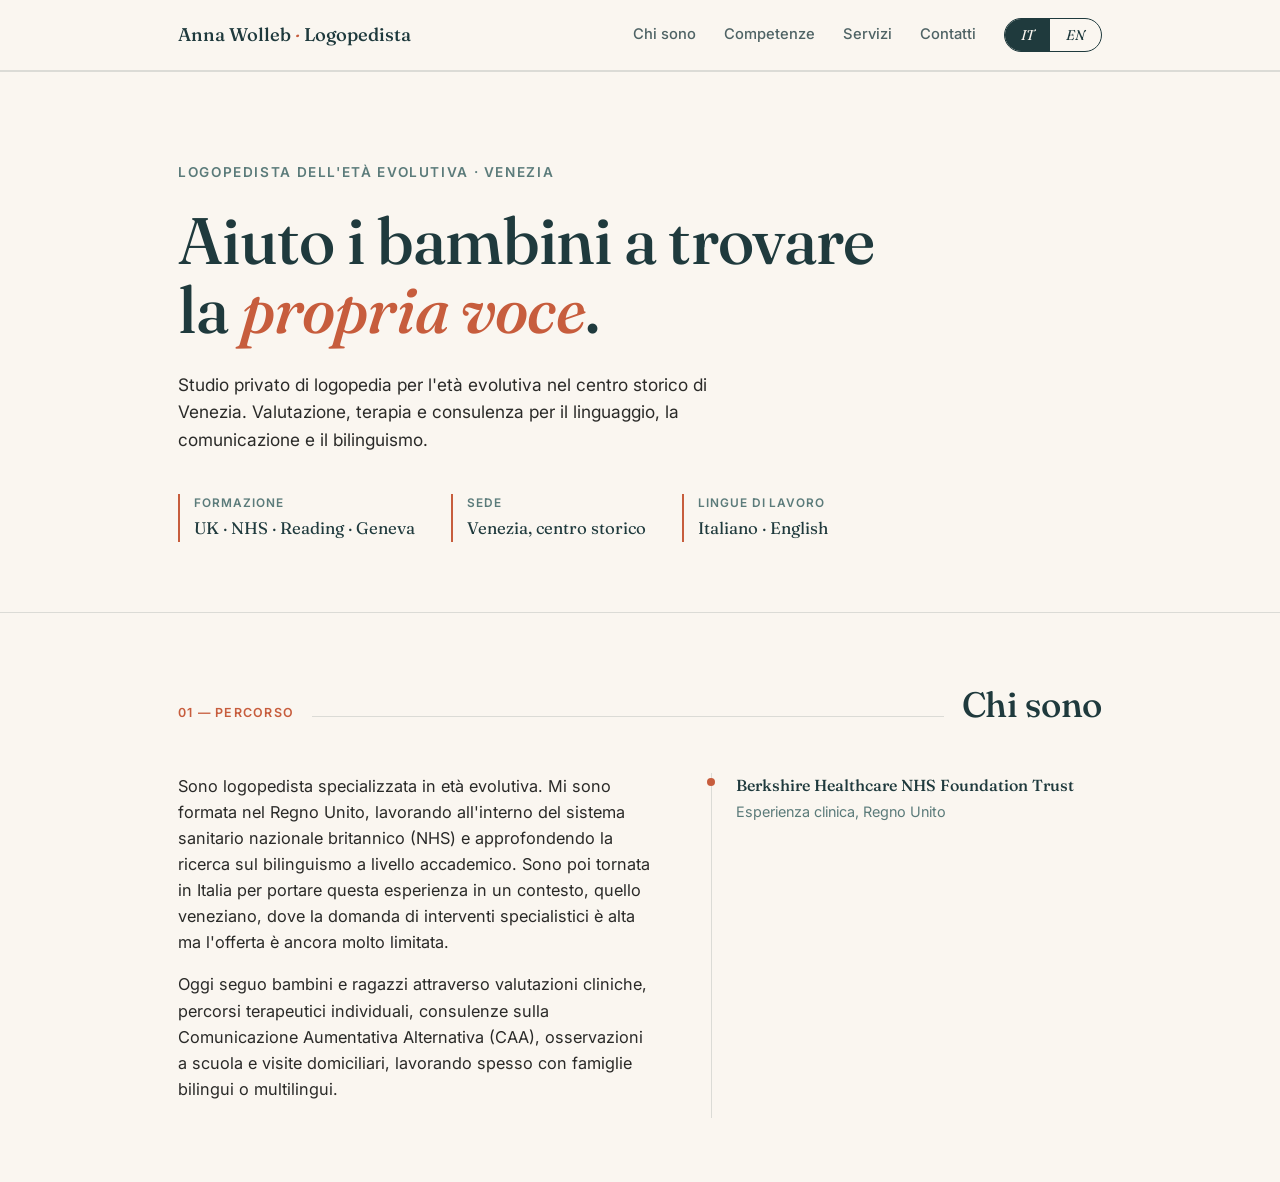
==== index.html @ 72e9e5e9 "start" ====
<!DOCTYPE html>
<html lang="it">
<head>
<meta charset="UTF-8">
<meta name="viewport" content="width=device-width, initial-scale=1.0">
<title>Anna Wolleb — Logopedista | Speech-Language Pathologist</title>
<link rel="preconnect" href="https://fonts.googleapis.com">
<link rel="preconnect" href="https://fonts.gstatic.com" crossorigin>
<link href="https://fonts.googleapis.com/css2?family=Fraunces:ital,opsz,wght@0,9..144,300;0,9..144,400;0,9..144,500;0,9..144,600;1,9..144,400;1,9..144,500&family=Inter:wght@400;500;600&display=swap" rel="stylesheet">
<style>
  :root {
    --paper: #FAF6F0;
    --ink: #1F3A3D;
    --clay: #C75D3D;
    --sage: #5B7B7A;
    --text: #2A2A28;
    --line: rgba(31, 58, 61, 0.14);
    --paper-warm: #F3ECE2;
  }

  * { margin: 0; padding: 0; box-sizing: border-box; }

  html { scroll-behavior: smooth; }

  @media (prefers-reduced-motion: reduce) {
    html { scroll-behavior: auto; }
    * { animation-duration: 0.01ms !important; transition-duration: 0.01ms !important; }
  }

  body {
    background: var(--paper);
    color: var(--text);
    font-family: 'Inter', sans-serif;
    line-height: 1.6;
    overflow-x: hidden;
  }

  h1, h2, h3, .display {
    font-family: 'Fraunces', serif;
    color: var(--ink);
    font-weight: 500;
    letter-spacing: -0.01em;
  }

  a { color: inherit; text-decoration: none; }

  :focus-visible {
    outline: 2px solid var(--clay);
    outline-offset: 3px;
  }

  .wrap {
    max-width: 980px;
    margin: 0 auto;
    padding: 0 28px;
  }

  /* ---------- HEADER ---------- */
  header {
    position: sticky;
    top: 0;
    z-index: 50;
    background: rgba(250, 246, 240, 0.92);
    backdrop-filter: blur(8px);
    border-bottom: 1px solid var(--line);
  }

  .header-inner {
    display: flex;
    align-items: center;
    justify-content: space-between;
    padding: 18px 28px;
    max-width: 980px;
    margin: 0 auto;
  }

  .logo {
    font-family: 'Fraunces', serif;
    font-size: 1.15rem;
    font-weight: 500;
    color: var(--ink);
  }

  .logo span {
    color: var(--clay);
    font-style: italic;
  }

  nav {
    display: flex;
    align-items: center;
    gap: 28px;
  }

  nav a.nav-link {
    font-size: 0.92rem;
    font-weight: 500;
    color: var(--ink);
    opacity: 0.78;
    transition: opacity 0.2s;
  }

  nav a.nav-link:hover { opacity: 1; }

  @media (max-width: 640px) {
    nav a.nav-link { display: none; }
  }

  /* Language toggle — the signature element */
  .lang-toggle {
    display: flex;
    align-items: center;
    border: 1px solid var(--ink);
    border-radius: 999px;
    overflow: hidden;
    font-family: 'Fraunces', serif;
    font-style: italic;
    font-size: 0.88rem;
  }

  .lang-toggle button {
    background: none;
    border: none;
    padding: 7px 16px;
    cursor: pointer;
    color: var(--ink);
    font-family: inherit;
    font-style: inherit;
    font-size: inherit;
    transition: background 0.25s, color 0.25s;
  }

  .lang-toggle button.active {
    background: var(--ink);
    color: var(--paper);
  }

  /* ---------- HERO ---------- */
  .hero {
    padding: 90px 0 70px;
    position: relative;
  }

  .hero-eyebrow {
    font-size: 0.85rem;
    text-transform: uppercase;
    letter-spacing: 0.12em;
    color: var(--sage);
    font-weight: 600;
    margin-bottom: 22px;
    opacity: 0;
    animation: rise 0.7s ease forwards;
    animation-delay: 0.05s;
  }

  .hero h1 {
    font-size: clamp(2.4rem, 6vw, 4.1rem);
    line-height: 1.06;
    max-width: 760px;
    opacity: 0;
    animation: rise 0.8s ease forwards;
    animation-delay: 0.15s;
  }

  .hero h1 em {
    font-style: italic;
    color: var(--clay);
  }

  .hero-sub {
    margin-top: 26px;
    max-width: 540px;
    font-size: 1.08rem;
    color: var(--text);
    opacity: 0;
    animation: rise 0.8s ease forwards;
    animation-delay: 0.3s;
  }

  .hero-meta {
    margin-top: 40px;
    display: flex;
    gap: 36px;
    flex-wrap: wrap;
    opacity: 0;
    animation: rise 0.8s ease forwards;
    animation-delay: 0.45s;
  }

  .hero-meta-item {
    border-left: 2px solid var(--clay);
    padding-left: 14px;
  }

  .hero-meta-item .label {
    font-size: 0.74rem;
    text-transform: uppercase;
    letter-spacing: 0.08em;
    color: var(--sage);
    font-weight: 600;
  }

  .hero-meta-item .value {
    font-family: 'Fraunces', serif;
    font-size: 1.05rem;
    color: var(--ink);
    margin-top: 2px;
  }

  @keyframes rise {
    from { opacity: 0; transform: translateY(14px); }
    to { opacity: 1; transform: translateY(0); }
  }

  /* ---------- SECTION SHARED ---------- */
  section { padding: 64px 0; border-top: 1px solid var(--line); }

  .section-head {
    display: flex;
    align-items: baseline;
    gap: 18px;
    margin-bottom: 40px;
    flex-wrap: wrap;
  }

  .section-tag {
    font-size: 0.78rem;
    text-transform: uppercase;
    letter-spacing: 0.1em;
    color: var(--clay);
    font-weight: 600;
    white-space: nowrap;
  }

  .section-head h2 {
    font-size: clamp(1.6rem, 3.2vw, 2.2rem);
  }

  .section-rule {
    flex: 1;
    height: 1px;
    background: var(--line);
    min-width: 40px;
  }

  /* ---------- ABOUT ---------- */
  .about-grid {
    display: grid;
    grid-template-columns: 1.1fr 0.9fr;
    gap: 56px;
  }

  @media (max-width: 760px) {
    .about-grid { grid-template-columns: 1fr; gap: 32px; }
  }

  .about-text p {
    margin-bottom: 16px;
    font-size: 1.02rem;
  }

  .about-text p:last-child { margin-bottom: 0; }

  .timeline {
    border-left: 1px solid var(--line);
    padding-left: 24px;
  }

  .timeline-item {
    position: relative;
    padding-bottom: 22px;
  }

  .timeline-item:last-child { padding-bottom: 0; }

  .timeline-item::before {
    content: '';
    position: absolute;
    left: -29px;
    top: 5px;
    width: 8px;
    height: 8px;
    border-radius: 50%;
    background: var(--clay);
  }

  .timeline-item .t-place {
    font-family: 'Fraunces', serif;
    font-weight: 500;
    color: var(--ink);
    font-size: 1rem;
  }

  .timeline-item .t-role {
    font-size: 0.9rem;
    color: var(--sage);
    margin-top: 2px;
  }

  /* ---------- EXPERTISE ---------- */
  .expertise-grid {
    display: grid;
    grid-template-columns: repeat(2, 1fr);
    gap: 1px;
    background: var(--line);
    border: 1px solid var(--line);
  }

  @media (max-width: 640px) {
    .expertise-grid { grid-template-columns: 1fr; }
  }

  .expertise-card {
    background: var(--paper);
    padding: 30px 28px;
    transition: background 0.3s;
  }

  .expertise-card:hover {
    background: var(--paper-warm);
  }

  .expertise-card .e-mark {
    font-family: 'Fraunces', serif;
    font-style: italic;
    color: var(--clay);
    font-size: 1.4rem;
    line-height: 1;
    margin-bottom: 14px;
    display: block;
  }

  .expertise-card h3 {
    font-size: 1.12rem;
    margin-bottom: 8px;
  }

  .expertise-card p {
    font-size: 0.93rem;
    color: var(--text);
    opacity: 0.85;
  }

  /* ---------- APPROACH / SERVICES LIST ---------- */
  .services-list {
    display: flex;
    flex-direction: column;
  }

  .service-row {
    display: grid;
    grid-template-columns: 220px 1fr;
    gap: 24px;
    padding: 22px 0;
    border-bottom: 1px solid var(--line);
    align-items: baseline;
  }

  .service-row:first-child { border-top: 1px solid var(--line); }

  @media (max-width: 640px) {
    .service-row { grid-template-columns: 1fr; gap: 6px; }
  }

  .service-row .s-name {
    font-family: 'Fraunces', serif;
    font-size: 1.08rem;
    color: var(--ink);
  }

  .service-row .s-desc {
    font-size: 0.95rem;
    color: var(--text);
    opacity: 0.88;
  }

  /* ---------- CONTACT ---------- */
  .contact-section {
    background: var(--ink);
    color: var(--paper);
    border-top: none;
  }

  .contact-section .section-tag { color: #E8A98A; }
  .contact-section h2 { color: var(--paper); }
  .contact-section .section-rule { background: rgba(250,246,240,0.18); }

  .contact-grid {
    display: grid;
    grid-template-columns: 1.1fr 0.9fr;
    gap: 50px;
    align-items: start;
  }

  @media (max-width: 760px) {
    .contact-grid { grid-template-columns: 1fr; gap: 36px; }
  }

  .contact-lede {
    font-size: 1.15rem;
    max-width: 460px;
    opacity: 0.92;
  }

  .contact-card {
    background: rgba(250, 246, 240, 0.06);
    border: 1px solid rgba(250, 246, 240, 0.18);
    border-radius: 4px;
    padding: 32px;
  }

  .contact-card .c-item {
    display: flex;
    align-items: flex-start;
    gap: 14px;
    padding: 14px 0;
    border-bottom: 1px solid rgba(250, 246, 240, 0.12);
  }

  .contact-card .c-item:last-child { border-bottom: none; }

  .contact-card .c-icon {
    color: #E8A98A;
    font-family: 'Fraunces', serif;
    font-style: italic;
    font-size: 1.1rem;
    width: 24px;
    flex-shrink: 0;
  }

  .contact-card .c-body .c-label {
    font-size: 0.74rem;
    text-transform: uppercase;
    letter-spacing: 0.08em;
    opacity: 0.6;
    margin-bottom: 3px;
  }

  .contact-card .c-body .c-value {
    font-family: 'Fraunces', serif;
    font-size: 1.12rem;
    color: var(--paper);
  }

  .contact-card .c-body a.c-value {
    transition: color 0.2s;
  }
  .contact-card .c-body a.c-value:hover {
    color: #E8A98A;
  }

  /* ---------- FOOTER ---------- */
  footer {
    background: var(--ink);
    color: rgba(250, 246, 240, 0.55);
    text-align: center;
    font-size: 0.82rem;
    padding: 26px 0 32px;
  }

  /* language visibility */
  [data-lang="it"] { display: inline; }
  [data-lang="en"] { display: none; }
  body.lang-en [data-lang="it"] { display: none; }
  body.lang-en [data-lang="en"] { display: inline; }

  span[data-lang], p[data-lang], div[data-lang] { display: block; }
  body.lang-en span[data-lang="it"],
  body.lang-en p[data-lang="it"],
  body.lang-en div[data-lang="it"] { display: none; }
  body.lang-en span[data-lang="en"],
  body.lang-en p[data-lang="en"],
  body.lang-en div[data-lang="en"] { display: block; }
  body:not(.lang-en) span[data-lang="en"],
  body:not(.lang-en) p[data-lang="en"],
  body:not(.lang-en) div[data-lang="en"] { display: none; }
  body:not(.lang-en) span[data-lang="it"],
  body:not(.lang-en) p[data-lang="it"],
  body:not(.lang-en) div[data-lang="it"] { display: block; }

  /* inline spans inside same line should stay inline */
  h1 [data-lang], h2 [data-lang], h3 [data-lang], .s-name[data-lang], .logo [data-lang] {
    display: inline;
  }
  body.lang-en h1 [data-lang="it"],
  body.lang-en h2 [data-lang="it"],
  body.lang-en h3 [data-lang="it"] { display: none; }
  body.lang-en h1 [data-lang="en"],
  body.lang-en h2 [data-lang="en"],
  body.lang-en h3 [data-lang="en"] { display: inline; }
  body:not(.lang-en) h1 [data-lang="en"],
  body:not(.lang-en) h2 [data-lang="en"],
  body:not(.lang-en) h3 [data-lang="en"] { display: none; }
</style>
</head>
<body>

<header>
  <div class="header-inner">
    <div class="logo">Anna Wolleb <span>·</span> Logopedista</div>
    <nav>
      <a class="nav-link" href="#about"><span data-lang="it">Chi sono</span><span data-lang="en">About</span></a>
      <a class="nav-link" href="#expertise"><span data-lang="it">Competenze</span><span data-lang="en">Expertise</span></a>
      <a class="nav-link" href="#services"><span data-lang="it">Servizi</span><span data-lang="en">Services</span></a>
      <a class="nav-link" href="#contact"><span data-lang="it">Contatti</span><span data-lang="en">Contact</span></a>
      <div class="lang-toggle">
        <button id="btn-it" class="active" onclick="setLang('it')">IT</button>
        <button id="btn-en" onclick="setLang('en')">EN</button>
      </div>
    </nav>
  </div>
</header>

<section class="hero">
  <div class="wrap">
    <div class="hero-eyebrow">
      <span data-lang="it">Logopedista dell'età evolutiva · Venezia</span>
      <span data-lang="en">Paediatric Speech-Language Pathologist · Venice</span>
    </div>
    <h1>
      <span data-lang="it">Aiuto i bambini a trovare<br>la <em>propria voce</em>.</span>
      <span data-lang="en">Helping children find<br>their <em>own voice</em>.</span>
    </h1>
    <p class="hero-sub">
      <span data-lang="it">Studio privato di logopedia per l'età evolutiva nel centro storico di Venezia. Valutazione, terapia e consulenza per il linguaggio, la comunicazione e il bilinguismo.</span>
      <span data-lang="en">A private speech-language therapy practice in the historic centre of Venice, working with children on language, communication, and bilingual development.</span>
    </p>
    <div class="hero-meta">
      <div class="hero-meta-item">
        <div class="label"><span data-lang="it">Formazione</span><span data-lang="en">Trained</span></div>
        <div class="value">UK · NHS · Reading · Geneva</div>
      </div>
      <div class="hero-meta-item">
        <div class="label"><span data-lang="it">Sede</span><span data-lang="en">Based in</span></div>
        <div class="value">Venezia, centro storico</div>
      </div>
      <div class="hero-meta-item">
        <div class="label"><span data-lang="it">Lingue di lavoro</span><span data-lang="en">Languages</span></div>
        <div class="value">Italiano · English</div>
      </div>
    </div>
  </div>
</section>

<section id="about">
  <div class="wrap">
    <div class="section-head">
      <span class="section-tag"><span data-lang="it">01 — Percorso</span><span data-lang="en">01 — Background</span></span>
      <div class="section-rule"></div>
      <h2><span data-lang="it">Chi sono</span><span data-lang="en">About me</span></h2>
    </div>
    <div class="about-grid">
      <div class="about-text">
        <p data-lang="it">Sono logopedista specializzata in età evolutiva. Mi sono formata nel Regno Unito, lavorando all'interno del sistema sanitario nazionale britannico (NHS) e approfondendo la ricerca sul bilinguismo a livello accademico. Sono poi tornata in Italia per portare questa esperienza in un contesto, quello veneziano, dove la domanda di interventi specialistici è alta ma l'offerta è ancora molto limitata.</p>
        <p data-lang="it">Oggi seguo bambini e ragazzi attraverso valutazioni cliniche, percorsi terapeutici individuali, consulenze sulla Comunicazione Aumentativa Alternativa (CAA), osservazioni a scuola e visite domiciliari, lavorando spesso con famiglie bilingui o multilingui.</p>
        <p data-lang="en">I'm a paediatric speech-language pathologist. I trained in the UK, working within the NHS and contributing to academic research on bilingualism, before returning to Italy to bring that experience to Venice — a city with high demand for specialist support and very few practitioners offering it.</p>
        <p data-lang="en">My work today spans clinical assessment, individual therapy, Augmentative and Alternative Communication (AAC) consultation, school observations, and home visits, often supporting bilingual and multilingual families.</p>
      </div>
      <div class="timeline">
        <div class="timeline-item">
          <div class="t-place">Berkshire Healthcare NHS Foundation Trust</div>
          <div class="t-role"><span data-lang="it">Esperienza clinica, Regno Unito</span><span data-lang="en">Clinical experience, United Kingdom</span></div>
        </div>
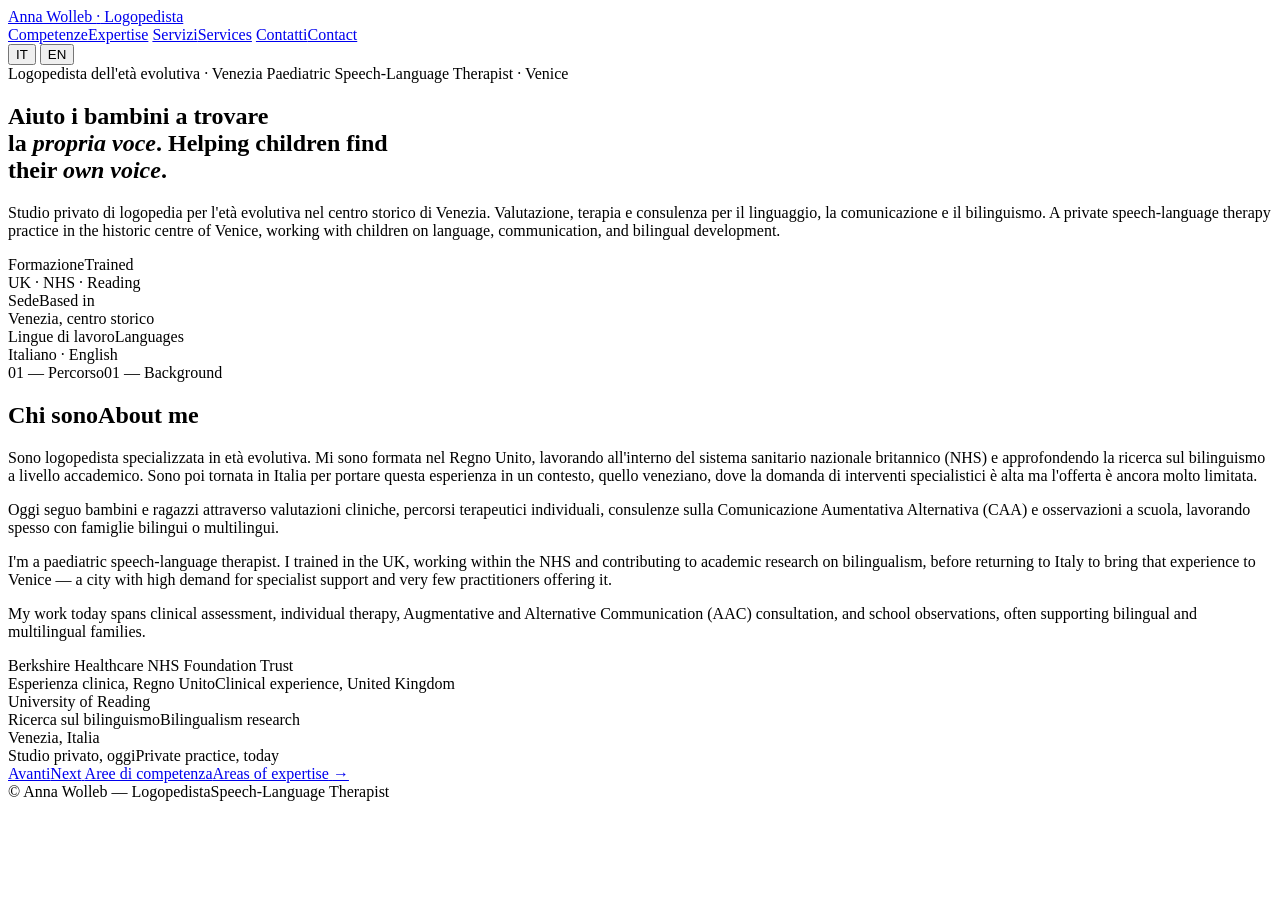
==== commit a73ccc65: "fix" ====
--- a/index.html
+++ b/index.html
@@ -3,506 +3,21 @@
 <head>
 <meta charset="UTF-8">
 <meta name="viewport" content="width=device-width, initial-scale=1.0">
-<title>Anna Wolleb — Logopedista | Speech-Language Pathologist</title>
+<title>Anna Wolleb — Logopedista | Speech-Language Therapist</title>
 <link rel="preconnect" href="https://fonts.googleapis.com">
 <link rel="preconnect" href="https://fonts.gstatic.com" crossorigin>
 <link href="https://fonts.googleapis.com/css2?family=Fraunces:ital,opsz,wght@0,9..144,300;0,9..144,400;0,9..144,500;0,9..144,600;1,9..144,400;1,9..144,500&family=Inter:wght@400;500;600&display=swap" rel="stylesheet">
-<style>
-  :root {
-    --paper: #FAF6F0;
-    --ink: #1F3A3D;
-    --clay: #C75D3D;
-    --sage: #5B7B7A;
-    --text: #2A2A28;
-    --line: rgba(31, 58, 61, 0.14);
-    --paper-warm: #F3ECE2;
-  }
-
-  * { margin: 0; padding: 0; box-sizing: border-box; }
-
-  html { scroll-behavior: smooth; }
-
-  @media (prefers-reduced-motion: reduce) {
-    html { scroll-behavior: auto; }
-    * { animation-duration: 0.01ms !important; transition-duration: 0.01ms !important; }
-  }
-
-  body {
-    background: var(--paper);
-    color: var(--text);
-    font-family: 'Inter', sans-serif;
-    line-height: 1.6;
-    overflow-x: hidden;
-  }
-
-  h1, h2, h3, .display {
-    font-family: 'Fraunces', serif;
-    color: var(--ink);
-    font-weight: 500;
-    letter-spacing: -0.01em;
-  }
-
-  a { color: inherit; text-decoration: none; }
-
-  :focus-visible {
-    outline: 2px solid var(--clay);
-    outline-offset: 3px;
-  }
-
-  .wrap {
-    max-width: 980px;
-    margin: 0 auto;
-    padding: 0 28px;
-  }
-
-  /* ---------- HEADER ---------- */
-  header {
-    position: sticky;
-    top: 0;
-    z-index: 50;
-    background: rgba(250, 246, 240, 0.92);
-    backdrop-filter: blur(8px);
-    border-bottom: 1px solid var(--line);
-  }
-
-  .header-inner {
-    display: flex;
-    align-items: center;
-    justify-content: space-between;
-    padding: 18px 28px;
-    max-width: 980px;
-    margin: 0 auto;
-  }
-
-  .logo {
-    font-family: 'Fraunces', serif;
-    font-size: 1.15rem;
-    font-weight: 500;
-    color: var(--ink);
-  }
-
-  .logo span {
-    color: var(--clay);
-    font-style: italic;
-  }
-
-  nav {
-    display: flex;
-    align-items: center;
-    gap: 28px;
-  }
-
-  nav a.nav-link {
-    font-size: 0.92rem;
-    font-weight: 500;
-    color: var(--ink);
-    opacity: 0.78;
-    transition: opacity 0.2s;
-  }
-
-  nav a.nav-link:hover { opacity: 1; }
-
-  @media (max-width: 640px) {
-    nav a.nav-link { display: none; }
-  }
-
-  /* Language toggle — the signature element */
-  .lang-toggle {
-    display: flex;
-    align-items: center;
-    border: 1px solid var(--ink);
-    border-radius: 999px;
-    overflow: hidden;
-    font-family: 'Fraunces', serif;
-    font-style: italic;
-    font-size: 0.88rem;
-  }
-
-  .lang-toggle button {
-    background: none;
-    border: none;
-    padding: 7px 16px;
-    cursor: pointer;
-    color: var(--ink);
-    font-family: inherit;
-    font-style: inherit;
-    font-size: inherit;
-    transition: background 0.25s, color 0.25s;
-  }
-
-  .lang-toggle button.active {
-    background: var(--ink);
-    color: var(--paper);
-  }
-
-  /* ---------- HERO ---------- */
-  .hero {
-    padding: 90px 0 70px;
-    position: relative;
-  }
-
-  .hero-eyebrow {
-    font-size: 0.85rem;
-    text-transform: uppercase;
-    letter-spacing: 0.12em;
-    color: var(--sage);
-    font-weight: 600;
-    margin-bottom: 22px;
-    opacity: 0;
-    animation: rise 0.7s ease forwards;
-    animation-delay: 0.05s;
-  }
-
-  .hero h1 {
-    font-size: clamp(2.4rem, 6vw, 4.1rem);
-    line-height: 1.06;
-    max-width: 760px;
-    opacity: 0;
-    animation: rise 0.8s ease forwards;
-    animation-delay: 0.15s;
-  }
-
-  .hero h1 em {
-    font-style: italic;
-    color: var(--clay);
-  }
-
-  .hero-sub {
-    margin-top: 26px;
-    max-width: 540px;
-    font-size: 1.08rem;
-    color: var(--text);
-    opacity: 0;
-    animation: rise 0.8s ease forwards;
-    animation-delay: 0.3s;
-  }
-
-  .hero-meta {
-    margin-top: 40px;
-    display: flex;
-    gap: 36px;
-    flex-wrap: wrap;
-    opacity: 0;
-    animation: rise 0.8s ease forwards;
-    animation-delay: 0.45s;
-  }
-
-  .hero-meta-item {
-    border-left: 2px solid var(--clay);
-    padding-left: 14px;
-  }
-
-  .hero-meta-item .label {
-    font-size: 0.74rem;
-    text-transform: uppercase;
-    letter-spacing: 0.08em;
-    color: var(--sage);
-    font-weight: 600;
-  }
-
-  .hero-meta-item .value {
-    font-family: 'Fraunces', serif;
-    font-size: 1.05rem;
-    color: var(--ink);
-    margin-top: 2px;
-  }
-
-  @keyframes rise {
-    from { opacity: 0; transform: translateY(14px); }
-    to { opacity: 1; transform: translateY(0); }
-  }
-
-  /* ---------- SECTION SHARED ---------- */
-  section { padding: 64px 0; border-top: 1px solid var(--line); }
-
-  .section-head {
-    display: flex;
-    align-items: baseline;
-    gap: 18px;
-    margin-bottom: 40px;
-    flex-wrap: wrap;
-  }
-
-  .section-tag {
-    font-size: 0.78rem;
-    text-transform: uppercase;
-    letter-spacing: 0.1em;
-    color: var(--clay);
-    font-weight: 600;
-    white-space: nowrap;
-  }
-
-  .section-head h2 {
-    font-size: clamp(1.6rem, 3.2vw, 2.2rem);
-  }
-
-  .section-rule {
-    flex: 1;
-    height: 1px;
-    background: var(--line);
-    min-width: 40px;
-  }
-
-  /* ---------- ABOUT ---------- */
-  .about-grid {
-    display: grid;
-    grid-template-columns: 1.1fr 0.9fr;
-    gap: 56px;
-  }
-
-  @media (max-width: 760px) {
-    .about-grid { grid-template-columns: 1fr; gap: 32px; }
-  }
-
-  .about-text p {
-    margin-bottom: 16px;
-    font-size: 1.02rem;
-  }
-
-  .about-text p:last-child { margin-bottom: 0; }
-
-  .timeline {
-    border-left: 1px solid var(--line);
-    padding-left: 24px;
-  }
-
-  .timeline-item {
-    position: relative;
-    padding-bottom: 22px;
-  }
-
-  .timeline-item:last-child { padding-bottom: 0; }
-
-  .timeline-item::before {
-    content: '';
-    position: absolute;
-    left: -29px;
-    top: 5px;
-    width: 8px;
-    height: 8px;
-    border-radius: 50%;
-    background: var(--clay);
-  }
-
-  .timeline-item .t-place {
-    font-family: 'Fraunces', serif;
-    font-weight: 500;
-    color: var(--ink);
-    font-size: 1rem;
-  }
-
-  .timeline-item .t-role {
-    font-size: 0.9rem;
-    color: var(--sage);
-    margin-top: 2px;
-  }
-
-  /* ---------- EXPERTISE ---------- */
-  .expertise-grid {
-    display: grid;
-    grid-template-columns: repeat(2, 1fr);
-    gap: 1px;
-    background: var(--line);
-    border: 1px solid var(--line);
-  }
-
-  @media (max-width: 640px) {
-    .expertise-grid { grid-template-columns: 1fr; }
-  }
-
-  .expertise-card {
-    background: var(--paper);
-    padding: 30px 28px;
-    transition: background 0.3s;
-  }
-
-  .expertise-card:hover {
-    background: var(--paper-warm);
-  }
-
-  .expertise-card .e-mark {
-    font-family: 'Fraunces', serif;
-    font-style: italic;
-    color: var(--clay);
-    font-size: 1.4rem;
-    line-height: 1;
-    margin-bottom: 14px;
-    display: block;
-  }
-
-  .expertise-card h3 {
-    font-size: 1.12rem;
-    margin-bottom: 8px;
-  }
-
-  .expertise-card p {
-    font-size: 0.93rem;
-    color: var(--text);
-    opacity: 0.85;
-  }
-
-  /* ---------- APPROACH / SERVICES LIST ---------- */
-  .services-list {
-    display: flex;
-    flex-direction: column;
-  }
-
-  .service-row {
-    display: grid;
-    grid-template-columns: 220px 1fr;
-    gap: 24px;
-    padding: 22px 0;
-    border-bottom: 1px solid var(--line);
-    align-items: baseline;
-  }
-
-  .service-row:first-child { border-top: 1px solid var(--line); }
-
-  @media (max-width: 640px) {
-    .service-row { grid-template-columns: 1fr; gap: 6px; }
-  }
-
-  .service-row .s-name {
-    font-family: 'Fraunces', serif;
-    font-size: 1.08rem;
-    color: var(--ink);
-  }
-
-  .service-row .s-desc {
-    font-size: 0.95rem;
-    color: var(--text);
-    opacity: 0.88;
-  }
-
-  /* ---------- CONTACT ---------- */
-  .contact-section {
-    background: var(--ink);
-    color: var(--paper);
-    border-top: none;
-  }
-
-  .contact-section .section-tag { color: #E8A98A; }
-  .contact-section h2 { color: var(--paper); }
-  .contact-section .section-rule { background: rgba(250,246,240,0.18); }
-
-  .contact-grid {
-    display: grid;
-    grid-template-columns: 1.1fr 0.9fr;
-    gap: 50px;
-    align-items: start;
-  }
-
-  @media (max-width: 760px) {
-    .contact-grid { grid-template-columns: 1fr; gap: 36px; }
-  }
-
-  .contact-lede {
-    font-size: 1.15rem;
-    max-width: 460px;
-    opacity: 0.92;
-  }
-
-  .contact-card {
-    background: rgba(250, 246, 240, 0.06);
-    border: 1px solid rgba(250, 246, 240, 0.18);
-    border-radius: 4px;
-    padding: 32px;
-  }
-
-  .contact-card .c-item {
-    display: flex;
-    align-items: flex-start;
-    gap: 14px;
-    padding: 14px 0;
-    border-bottom: 1px solid rgba(250, 246, 240, 0.12);
-  }
-
-  .contact-card .c-item:last-child { border-bottom: none; }
-
-  .contact-card .c-icon {
-    color: #E8A98A;
-    font-family: 'Fraunces', serif;
-    font-style: italic;
-    font-size: 1.1rem;
-    width: 24px;
-    flex-shrink: 0;
-  }
-
-  .contact-card .c-body .c-label {
-    font-size: 0.74rem;
-    text-transform: uppercase;
-    letter-spacing: 0.08em;
-    opacity: 0.6;
-    margin-bottom: 3px;
-  }
-
-  .contact-card .c-body .c-value {
-    font-family: 'Fraunces', serif;
-    font-size: 1.12rem;
-    color: var(--paper);
-  }
-
-  .contact-card .c-body a.c-value {
-    transition: color 0.2s;
-  }
-  .contact-card .c-body a.c-value:hover {
-    color: #E8A98A;
-  }
-
-  /* ---------- FOOTER ---------- */
-  footer {
-    background: var(--ink);
-    color: rgba(250, 246, 240, 0.55);
-    text-align: center;
-    font-size: 0.82rem;
-    padding: 26px 0 32px;
-  }
-
-  /* language visibility */
-  [data-lang="it"] { display: inline; }
-  [data-lang="en"] { display: none; }
-  body.lang-en [data-lang="it"] { display: none; }
-  body.lang-en [data-lang="en"] { display: inline; }
-
-  span[data-lang], p[data-lang], div[data-lang] { display: block; }
-  body.lang-en span[data-lang="it"],
-  body.lang-en p[data-lang="it"],
-  body.lang-en div[data-lang="it"] { display: none; }
-  body.lang-en span[data-lang="en"],
-  body.lang-en p[data-lang="en"],
-  body.lang-en div[data-lang="en"] { display: block; }
-  body:not(.lang-en) span[data-lang="en"],
-  body:not(.lang-en) p[data-lang="en"],
-  body:not(.lang-en) div[data-lang="en"] { display: none; }
-  body:not(.lang-en) span[data-lang="it"],
-  body:not(.lang-en) p[data-lang="it"],
-  body:not(.lang-en) div[data-lang="it"] { display: block; }
-
-  /* inline spans inside same line should stay inline */
-  h1 [data-lang], h2 [data-lang], h3 [data-lang], .s-name[data-lang], .logo [data-lang] {
-    display: inline;
-  }
-  body.lang-en h1 [data-lang="it"],
-  body.lang-en h2 [data-lang="it"],
-  body.lang-en h3 [data-lang="it"] { display: none; }
-  body.lang-en h1 [data-lang="en"],
-  body.lang-en h2 [data-lang="en"],
-  body.lang-en h3 [data-lang="en"] { display: inline; }
-  body:not(.lang-en) h1 [data-lang="en"],
-  body:not(.lang-en) h2 [data-lang="en"],
-  body:not(.lang-en) h3 [data-lang="en"] { display: none; }
-</style>
+<link rel="stylesheet" href="styles.css">
 </head>
 <body>
 
 <header>
   <div class="header-inner">
-    <div class="logo">Anna Wolleb <span>·</span> Logopedista</div>
+    <a class="logo" href="index.html">Anna Wolleb <span>·</span> Logopedista</a>
     <nav>
-      <a class="nav-link" href="#about"><span data-lang="it">Chi sono</span><span data-lang="en">About</span></a>
-      <a class="nav-link" href="#expertise"><span data-lang="it">Competenze</span><span data-lang="en">Expertise</span></a>
-      <a class="nav-link" href="#services"><span data-lang="it">Servizi</span><span data-lang="en">Services</span></a>
-      <a class="nav-link" href="#contact"><span data-lang="it">Contatti</span><span data-lang="en">Contact</span></a>
+      <a class="nav-link" href="expertise.html"><span data-lang="it">Competenze</span><span data-lang="en">Expertise</span></a>
+      <a class="nav-link" href="services.html"><span data-lang="it">Servizi</span><span data-lang="en">Services</span></a>
+      <a class="nav-link" href="contact.html"><span data-lang="it">Contatti</span><span data-lang="en">Contact</span></a>
       <div class="lang-toggle">
         <button id="btn-it" class="active" onclick="setLang('it')">IT</button>
         <button id="btn-en" onclick="setLang('en')">EN</button>
@@ -515,7 +30,7 @@
   <div class="wrap">
     <div class="hero-eyebrow">
       <span data-lang="it">Logopedista dell'età evolutiva · Venezia</span>
-      <span data-lang="en">Paediatric Speech-Language Pathologist · Venice</span>
+      <span data-lang="en">Paediatric Speech-Language Therapist · Venice</span>
     </div>
     <h1>
       <span data-lang="it">Aiuto i bambini a trovare<br>la <em>propria voce</em>.</span>
@@ -528,7 +43,7 @@
     <div class="hero-meta">
       <div class="hero-meta-item">
         <div class="label"><span data-lang="it">Formazione</span><span data-lang="en">Trained</span></div>
-        <div class="value">UK · NHS · Reading · Geneva</div>
+        <div class="value">UK · NHS · Reading</div>
       </div>
       <div class="hero-meta-item">
         <div class="label"><span data-lang="it">Sede</span><span data-lang="en">Based in</span></div>
@@ -552,13 +67,45 @@
     <div class="about-grid">
       <div class="about-text">
         <p data-lang="it">Sono logopedista specializzata in età evolutiva. Mi sono formata nel Regno Unito, lavorando all'interno del sistema sanitario nazionale britannico (NHS) e approfondendo la ricerca sul bilinguismo a livello accademico. Sono poi tornata in Italia per portare questa esperienza in un contesto, quello veneziano, dove la domanda di interventi specialistici è alta ma l'offerta è ancora molto limitata.</p>
-        <p data-lang="it">Oggi seguo bambini e ragazzi attraverso valutazioni cliniche, percorsi terapeutici individuali, consulenze sulla Comunicazione Aumentativa Alternativa (CAA), osservazioni a scuola e visite domiciliari, lavorando spesso con famiglie bilingui o multilingui.</p>
-        <p data-lang="en">I'm a paediatric speech-language pathologist. I trained in the UK, working within the NHS and contributing to academic research on bilingualism, before returning to Italy to bring that experience to Venice — a city with high demand for specialist support and very few practitioners offering it.</p>
-        <p data-lang="en">My work today spans clinical assessment, individual therapy, Augmentative and Alternative Communication (AAC) consultation, school observations, and home visits, often supporting bilingual and multilingual families.</p>
+        <p data-lang="it">Oggi seguo bambini e ragazzi attraverso valutazioni cliniche, percorsi terapeutici individuali, consulenze sulla Comunicazione Aumentativa Alternativa (CAA) e osservazioni a scuola, lavorando spesso con famiglie bilingui o multilingui.</p>
+        <p data-lang="en">I'm a paediatric speech-language therapist. I trained in the UK, working within the NHS and contributing to academic research on bilingualism, before returning to Italy to bring that experience to Venice — a city with high demand for specialist support and very few practitioners offering it.</p>
+        <p data-lang="en">My work today spans clinical assessment, individual therapy, Augmentative and Alternative Communication (AAC) consultation, and school observations, often supporting bilingual and multilingual families.</p>
       </div>
       <div class="timeline">
         <div class="timeline-item">
           <div class="t-place">Berkshire Healthcare NHS Foundation Trust</div>
           <div class="t-role"><span data-lang="it">Esperienza clinica, Regno Unito</span><span data-lang="en">Clinical experience, United Kingdom</span></div>
         </div>
-        
+        <div class="timeline-item">
+          <div class="t-place">University of Reading</div>
+          <div class="t-role"><span data-lang="it">Ricerca sul bilinguismo</span><span data-lang="en">Bilingualism research</span></div>
+        </div>
+        <div class="timeline-item">
+          <div class="t-place">Venezia, Italia</div>
+          <div class="t-role"><span data-lang="it">Studio privato, oggi</span><span data-lang="en">Private practice, today</span></div>
+        </div>
+      </div>
+    </div>
+  </div>
+</section>
+
+<div class="page-links">
+  <span></span>
+  <a href="expertise.html">
+    <span>
+      <span class="pl-label"><span data-lang="it">Avanti</span><span data-lang="en">Next</span></span>
+      <span data-lang="it">Aree di competenza</span><span data-lang="en">Areas of expertise</span>
+    </span>
+    →
+  </a>
+</div>
+
+<footer>
+  <div class="wrap">
+    &copy; <span id="year"></span> Anna Wolleb — <span data-lang="it">Logopedista</span><span data-lang="en">Speech-Language Therapist</span>
+  </div>
+</footer>
+
+<script src="lang.js"></script>
+</body>
+</html>
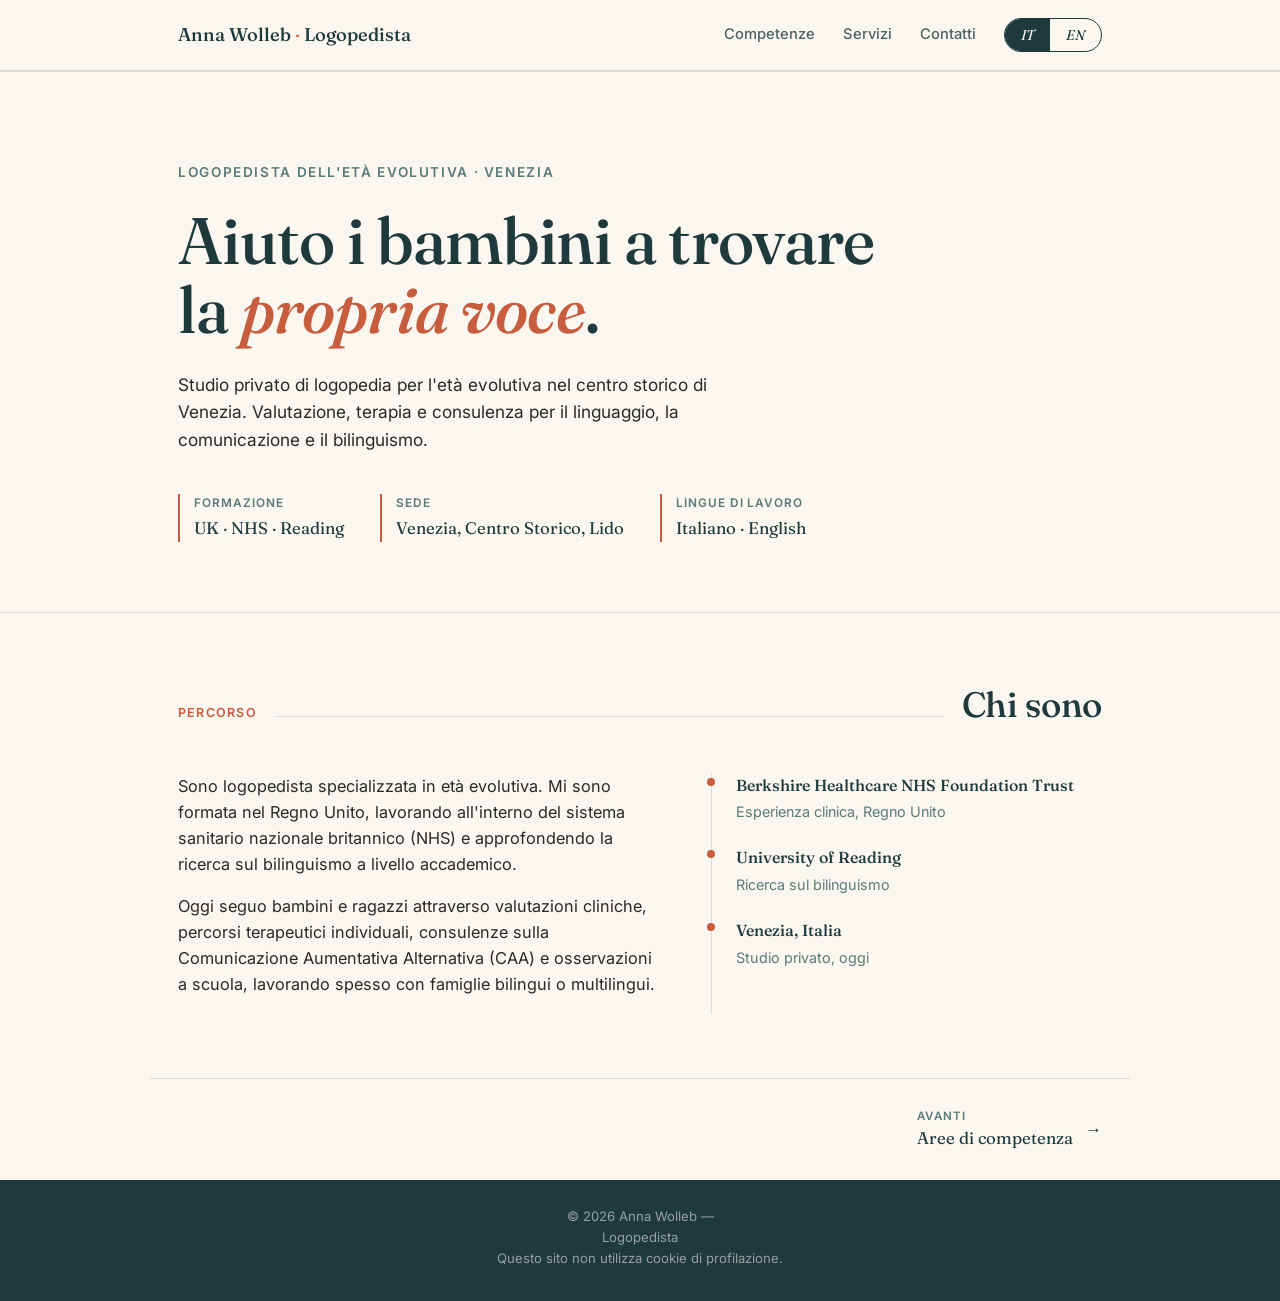
==== commit 0331be20: "aggiornamenti" ====
--- a/index.html
+++ b/index.html
@@ -47,7 +47,7 @@
       </div>
       <div class="hero-meta-item">
         <div class="label"><span data-lang="it">Sede</span><span data-lang="en">Based in</span></div>
-        <div class="value">Venezia, centro storico</div>
+        <div class="value">Venezia, Centro Storico, Lido</div>
       </div>
       <div class="hero-meta-item">
         <div class="label"><span data-lang="it">Lingue di lavoro</span><span data-lang="en">Languages</span></div>
@@ -60,16 +60,16 @@
 <section id="about">
   <div class="wrap">
     <div class="section-head">
-      <span class="section-tag"><span data-lang="it">01 — Percorso</span><span data-lang="en">01 — Background</span></span>
+      <span class="section-tag"><span data-lang="it">Percorso</span><span data-lang="en">01 — Background</span></span>
       <div class="section-rule"></div>
       <h2><span data-lang="it">Chi sono</span><span data-lang="en">About me</span></h2>
     </div>
     <div class="about-grid">
       <div class="about-text">
-        <p data-lang="it">Sono logopedista specializzata in età evolutiva. Mi sono formata nel Regno Unito, lavorando all'interno del sistema sanitario nazionale britannico (NHS) e approfondendo la ricerca sul bilinguismo a livello accademico. Sono poi tornata in Italia per portare questa esperienza in un contesto, quello veneziano, dove la domanda di interventi specialistici è alta ma l'offerta è ancora molto limitata.</p>
+        <p data-lang="it">Sono logopedista specializzata in età evolutiva. Mi sono formata nel Regno Unito, lavorando all'interno del sistema sanitario nazionale britannico (NHS) e approfondendo la ricerca sul bilinguismo a livello accademico.</p>
         <p data-lang="it">Oggi seguo bambini e ragazzi attraverso valutazioni cliniche, percorsi terapeutici individuali, consulenze sulla Comunicazione Aumentativa Alternativa (CAA) e osservazioni a scuola, lavorando spesso con famiglie bilingui o multilingui.</p>
-        <p data-lang="en">I'm a paediatric speech-language therapist. I trained in the UK, working within the NHS and contributing to academic research on bilingualism, before returning to Italy to bring that experience to Venice — a city with high demand for specialist support and very few practitioners offering it.</p>
-        <p data-lang="en">My work today spans clinical assessment, individual therapy, Augmentative and Alternative Communication (AAC) consultation, and school observations, often supporting bilingual and multilingual families.</p>
+        <p data-lang="en">I'm a paediatric speech-language therapist. I trained in the UK, working within the NHS and contributing to academic research on bilingualism, before returning to Italy to bring that experience to Venice.</p>
+        <p data-lang="en">My work today includes clinical assessment, individual therapy, Augmentative and Alternative Communication (AAC) consultation, and school observations, often supporting bilingual and multilingual families.</p>
       </div>
       <div class="timeline">
         <div class="timeline-item">
@@ -103,6 +103,7 @@
 <footer>
   <div class="wrap">
     &copy; <span id="year"></span> Anna Wolleb — <span data-lang="it">Logopedista</span><span data-lang="en">Speech-Language Therapist</span>
+    <div class="footer-note"><span data-lang="it">Questo sito non utilizza cookie di profilazione.</span><span data-lang="en">This site does not use profiling cookies.</span></div>
   </div>
 </footer>
 
--- a/styles.css
+++ b/styles.css
@@ -0,0 +1,599 @@
+:root {
+  --paper: #FAF6F0;
+  --ink: #1F3A3D;
+  --clay: #C75D3D;
+  --sage: #5B7B7A;
+  --text: #2A2A28;
+  --line: rgba(31, 58, 61, 0.14);
+  --paper-warm: #F3ECE2;
+}
+
+* { margin: 0; padding: 0; box-sizing: border-box; }
+
+html { scroll-behavior: smooth; }
+
+@media (prefers-reduced-motion: reduce) {
+  html { scroll-behavior: auto; }
+  * { animation-duration: 0.01ms !important; transition-duration: 0.01ms !important; }
+}
+
+body {
+  background: var(--paper);
+  color: var(--text);
+  font-family: 'Inter', sans-serif;
+  line-height: 1.6;
+  overflow-x: hidden;
+}
+
+h1, h2, h3, .display {
+  font-family: 'Fraunces', serif;
+  color: var(--ink);
+  font-weight: 500;
+  letter-spacing: -0.01em;
+}
+
+a { color: inherit; text-decoration: none; }
+
+:focus-visible {
+  outline: 2px solid var(--clay);
+  outline-offset: 3px;
+}
+
+.wrap {
+  max-width: 980px;
+  margin: 0 auto;
+  padding: 0 28px;
+}
+
+/* ---------- HEADER ---------- */
+header {
+  position: sticky;
+  top: 0;
+  z-index: 50;
+  background: rgba(250, 246, 240, 0.92);
+  backdrop-filter: blur(8px);
+  border-bottom: 1px solid var(--line);
+}
+
+.header-inner {
+  display: flex;
+  align-items: center;
+  justify-content: space-between;
+  padding: 18px 28px;
+  max-width: 980px;
+  margin: 0 auto;
+}
+
+.logo {
+  font-family: 'Fraunces', serif;
+  font-size: 1.15rem;
+  font-weight: 500;
+  color: var(--ink);
+}
+
+.logo span {
+  color: var(--clay);
+  font-style: italic;
+}
+
+nav {
+  display: flex;
+  align-items: center;
+  gap: 28px;
+}
+
+nav a.nav-link {
+  font-size: 0.92rem;
+  font-weight: 500;
+  color: var(--ink);
+  opacity: 0.78;
+  transition: opacity 0.2s;
+}
+
+nav a.nav-link:hover { opacity: 1; }
+
+nav a.nav-link.is-active { opacity: 1; }
+
+@media (max-width: 640px) {
+  nav a.nav-link { display: none; }
+}
+
+/* Language toggle */
+.lang-toggle {
+  display: flex;
+  align-items: center;
+  border: 1px solid var(--ink);
+  border-radius: 999px;
+  overflow: hidden;
+  font-family: 'Fraunces', serif;
+  font-style: italic;
+  font-size: 0.88rem;
+}
+
+.lang-toggle button {
+  background: none;
+  border: none;
+  padding: 7px 16px;
+  cursor: pointer;
+  color: var(--ink);
+  font-family: inherit;
+  font-style: inherit;
+  font-size: inherit;
+  transition: background 0.25s, color 0.25s;
+}
+
+.lang-toggle button.active {
+  background: var(--ink);
+  color: var(--paper);
+}
+
+/* ---------- HERO ---------- */
+.hero {
+  padding: 90px 0 70px;
+  position: relative;
+}
+
+.hero-eyebrow {
+  font-size: 0.85rem;
+  text-transform: uppercase;
+  letter-spacing: 0.12em;
+  color: var(--sage);
+  font-weight: 600;
+  margin-bottom: 22px;
+  opacity: 0;
+  animation: rise 0.7s ease forwards;
+  animation-delay: 0.05s;
+}
+
+.hero h1 {
+  font-size: clamp(2.4rem, 6vw, 4.1rem);
+  line-height: 1.06;
+  max-width: 760px;
+  opacity: 0;
+  animation: rise 0.8s ease forwards;
+  animation-delay: 0.15s;
+}
+
+.hero h1 em {
+  font-style: italic;
+  color: var(--clay);
+}
+
+.hero-sub {
+  margin-top: 26px;
+  max-width: 540px;
+  font-size: 1.08rem;
+  color: var(--text);
+  opacity: 0;
+  animation: rise 0.8s ease forwards;
+  animation-delay: 0.3s;
+}
+
+.hero-meta {
+  margin-top: 40px;
+  display: flex;
+  gap: 36px;
+  flex-wrap: wrap;
+  opacity: 0;
+  animation: rise 0.8s ease forwards;
+  animation-delay: 0.45s;
+}
+
+.hero-meta-item {
+  border-left: 2px solid var(--clay);
+  padding-left: 14px;
+}
+
+.hero-meta-item .label {
+  font-size: 0.74rem;
+  text-transform: uppercase;
+  letter-spacing: 0.08em;
+  color: var(--sage);
+  font-weight: 600;
+}
+
+.hero-meta-item .value {
+  font-family: 'Fraunces', serif;
+  font-size: 1.05rem;
+  color: var(--ink);
+  margin-top: 2px;
+}
+
+@keyframes rise {
+  from { opacity: 0; transform: translateY(14px); }
+  to { opacity: 1; transform: translateY(0); }
+}
+
+/* ---------- PAGE HEADER (inner pages) ---------- */
+.page-header {
+  padding: 90px 0 50px;
+}
+
+.page-header .hero-eyebrow {
+  animation: none;
+  opacity: 1;
+}
+
+.page-header h1 {
+  font-size: clamp(2rem, 5vw, 3.2rem);
+  line-height: 1.08;
+  max-width: 700px;
+  margin-bottom: 16px;
+}
+
+.page-header .hero-sub {
+  animation: none;
+  opacity: 1;
+}
+
+/* ---------- SECTION SHARED ---------- */
+section { padding: 64px 0; border-top: 1px solid var(--line); }
+
+.section-head {
+  display: flex;
+  align-items: baseline;
+  gap: 18px;
+  margin-bottom: 40px;
+  flex-wrap: wrap;
+}
+
+.section-tag {
+  font-size: 0.78rem;
+  text-transform: uppercase;
+  letter-spacing: 0.1em;
+  color: var(--clay);
+  font-weight: 600;
+  white-space: nowrap;
+}
+
+.section-head h2 {
+  font-size: clamp(1.6rem, 3.2vw, 2.2rem);
+}
+
+.section-rule {
+  flex: 1;
+  height: 1px;
+  background: var(--line);
+  min-width: 40px;
+}
+
+/* ---------- ABOUT ---------- */
+.about-grid {
+  display: grid;
+  grid-template-columns: 1.1fr 0.9fr;
+  gap: 56px;
+}
+
+@media (max-width: 760px) {
+  .about-grid { grid-template-columns: 1fr; gap: 32px; }
+}
+
+.about-text p {
+  margin-bottom: 16px;
+  font-size: 1.02rem;
+}
+
+.about-text p:last-child { margin-bottom: 0; }
+
+.timeline {
+  border-left: 1px solid var(--line);
+  padding-left: 24px;
+}
+
+.timeline-item {
+  position: relative;
+  padding-bottom: 22px;
+}
+
+.timeline-item:last-child { padding-bottom: 0; }
+
+.timeline-item::before {
+  content: '';
+  position: absolute;
+  left: -29px;
+  top: 5px;
+  width: 8px;
+  height: 8px;
+  border-radius: 50%;
+  background: var(--clay);
+}
+
+.timeline-item .t-place {
+  font-family: 'Fraunces', serif;
+  font-weight: 500;
+  color: var(--ink);
+  font-size: 1rem;
+}
+
+.timeline-item .t-role {
+  font-size: 0.9rem;
+  color: var(--sage);
+  margin-top: 2px;
+}
+
+/* ---------- EXPERTISE ---------- */
+.expertise-grid {
+  display: grid;
+  grid-template-columns: repeat(2, 1fr);
+  gap: 1px;
+  background: var(--line);
+  border: 1px solid var(--line);
+}
+
+@media (max-width: 640px) {
+  .expertise-grid { grid-template-columns: 1fr; }
+}
+
+.expertise-card {
+  background: var(--paper);
+  padding: 30px 28px;
+  transition: background 0.3s;
+}
+
+.expertise-card:hover {
+  background: var(--paper-warm);
+}
+
+.expertise-card .e-mark {
+  font-family: 'Fraunces', serif;
+  font-style: italic;
+  color: var(--clay);
+  font-size: 1.4rem;
+  line-height: 1;
+  margin-bottom: 14px;
+  display: block;
+}
+
+.expertise-card h3 {
+  font-size: 1.12rem;
+  margin-bottom: 8px;
+}
+
+.expertise-card p {
+  font-size: 0.93rem;
+  color: var(--text);
+  opacity: 0.85;
+}
+
+/* ---------- SERVICES ---------- */
+.services-list {
+  display: flex;
+  flex-direction: column;
+}
+
+.service-row {
+  display: grid;
+  grid-template-columns: 220px 1fr;
+  gap: 24px;
+  padding: 22px 0;
+  border-bottom: 1px solid var(--line);
+  align-items: baseline;
+}
+
+.service-row:first-child { border-top: 1px solid var(--line); }
+
+@media (max-width: 640px) {
+  .service-row { grid-template-columns: 1fr; gap: 6px; }
+}
+
+.service-row .s-name {
+  font-family: 'Fraunces', serif;
+  font-size: 1.08rem;
+  color: var(--ink);
+}
+
+.service-row .s-desc {
+  font-size: 0.95rem;
+  color: var(--text);
+  opacity: 0.88;
+}
+
+/* ---------- SERVICE DETAIL (services page) ---------- */
+.service-detail {
+  display: grid;
+  grid-template-columns: 240px 1fr;
+  gap: 32px;
+  padding: 36px 0;
+  border-bottom: 1px solid var(--line);
+}
+
+.service-detail:first-child { border-top: 1px solid var(--line); }
+
+@media (max-width: 700px) {
+  .service-detail { grid-template-columns: 1fr; gap: 14px; }
+}
+
+.sd-number {
+  font-family: 'Fraunces', serif;
+  font-style: italic;
+  color: var(--clay);
+  font-size: 1.1rem;
+  display: block;
+  margin-bottom: 6px;
+}
+
+.service-detail h3 {
+  font-size: 1.1rem;
+}
+
+.sd-intro {
+  font-size: 0.98rem;
+  margin-bottom: 12px;
+}
+
+.sd-list {
+  list-style: none;
+  padding: 0;
+}
+
+.sd-list li {
+  position: relative;
+  padding-left: 18px;
+  font-size: 0.93rem;
+  margin-bottom: 6px;
+  color: var(--text);
+  opacity: 0.88;
+}
+
+.sd-list li::before {
+  content: '—';
+  position: absolute;
+  left: 0;
+  color: var(--clay);
+}
+
+.sd-note {
+  margin-top: 12px;
+  font-size: 0.88rem;
+  color: var(--sage);
+  font-style: italic;
+}
+
+/* ---------- PAGE LINKS (prev/next) ---------- */
+.page-links {
+  display: flex;
+  justify-content: space-between;
+  border-top: 1px solid var(--line);
+  padding: 28px;
+  max-width: 980px;
+  margin: 0 auto;
+}
+
+.page-links a {
+  display: flex;
+  align-items: center;
+  gap: 12px;
+  font-family: 'Fraunces', serif;
+  font-size: 1.05rem;
+  color: var(--ink);
+  transition: color 0.2s;
+}
+
+.page-links a:hover { color: var(--clay); }
+
+.pl-label {
+  display: block;
+  font-family: 'Inter', sans-serif;
+  font-size: 0.72rem;
+  text-transform: uppercase;
+  letter-spacing: 0.1em;
+  color: var(--sage);
+  font-weight: 600;
+}
+
+/* ---------- CONTACT ---------- */
+.contact-section {
+  background: var(--ink);
+  color: var(--paper);
+  border-top: none;
+}
+
+.contact-section .section-tag { color: #E8A98A; }
+.contact-section h2 { color: var(--paper); }
+.contact-section .section-rule { background: rgba(250,246,240,0.18); }
+
+.contact-grid {
+  display: grid;
+  grid-template-columns: 1.1fr 0.9fr;
+  gap: 50px;
+  align-items: start;
+}
+
+@media (max-width: 760px) {
+  .contact-grid { grid-template-columns: 1fr; gap: 36px; }
+}
+
+.contact-lede {
+  font-size: 1.15rem;
+  max-width: 460px;
+  opacity: 0.92;
+}
+
+.contact-card {
+  background: rgba(250, 246, 240, 0.06);
+  border: 1px solid rgba(250, 246, 240, 0.18);
+  border-radius: 4px;
+  padding: 32px;
+}
+
+.contact-card .c-item {
+  display: flex;
+  align-items: flex-start;
+  gap: 14px;
+  padding: 14px 0;
+  border-bottom: 1px solid rgba(250, 246, 240, 0.12);
+}
+
+.contact-card .c-item:last-child { border-bottom: none; }
+
+.contact-card .c-icon {
+  color: #E8A98A;
+  font-family: 'Fraunces', serif;
+  font-style: italic;
+  font-size: 1.1rem;
+  width: 24px;
+  flex-shrink: 0;
+}
+
+.contact-card .c-body .c-label {
+  font-size: 0.74rem;
+  text-transform: uppercase;
+  letter-spacing: 0.08em;
+  opacity: 0.6;
+  margin-bottom: 3px;
+}
+
+.contact-card .c-body .c-value {
+  font-family: 'Fraunces', serif;
+  font-size: 1.12rem;
+  color: var(--paper);
+}
+
+.contact-card .c-body a.c-value {
+  transition: color 0.2s;
+}
+.contact-card .c-body a.c-value:hover {
+  color: #E8A98A;
+}
+
+/* ---------- FOOTER ---------- */
+footer {
+  background: var(--ink);
+  color: rgba(250, 246, 240, 0.55);
+  text-align: center;
+  font-size: 0.82rem;
+  padding: 26px 0 32px;
+}
+
+/* ---------- LANGUAGE VISIBILITY ---------- */
+[data-lang="it"] { display: inline; }
+[data-lang="en"] { display: none; }
+body.lang-en [data-lang="it"] { display: none; }
+body.lang-en [data-lang="en"] { display: inline; }
+
+span[data-lang], p[data-lang], div[data-lang] { display: block; }
+body.lang-en span[data-lang="it"],
+body.lang-en p[data-lang="it"],
+body.lang-en div[data-lang="it"] { display: none; }
+body.lang-en span[data-lang="en"],
+body.lang-en p[data-lang="en"],
+body.lang-en div[data-lang="en"] { display: block; }
+body:not(.lang-en) span[data-lang="en"],
+body:not(.lang-en) p[data-lang="en"],
+body:not(.lang-en) div[data-lang="en"] { display: none; }
+body:not(.lang-en) span[data-lang="it"],
+body:not(.lang-en) p[data-lang="it"],
+body:not(.lang-en) div[data-lang="it"] { display: block; }
+
+h1 [data-lang], h2 [data-lang], h3 [data-lang], .s-name[data-lang], .logo [data-lang] {
+  display: inline;
+}
+body.lang-en h1 [data-lang="it"],
+body.lang-en h2 [data-lang="it"],
+body.lang-en h3 [data-lang="it"] { display: none; }
+body.lang-en h1 [data-lang="en"],
+body.lang-en h2 [data-lang="en"],
+body.lang-en h3 [data-lang="en"] { display: inline; }
+body:not(.lang-en) h1 [data-lang="en"],
+body:not(.lang-en) h2 [data-lang="en"],
+body:not(.lang-en) h3 [data-lang="en"] { display: none; }
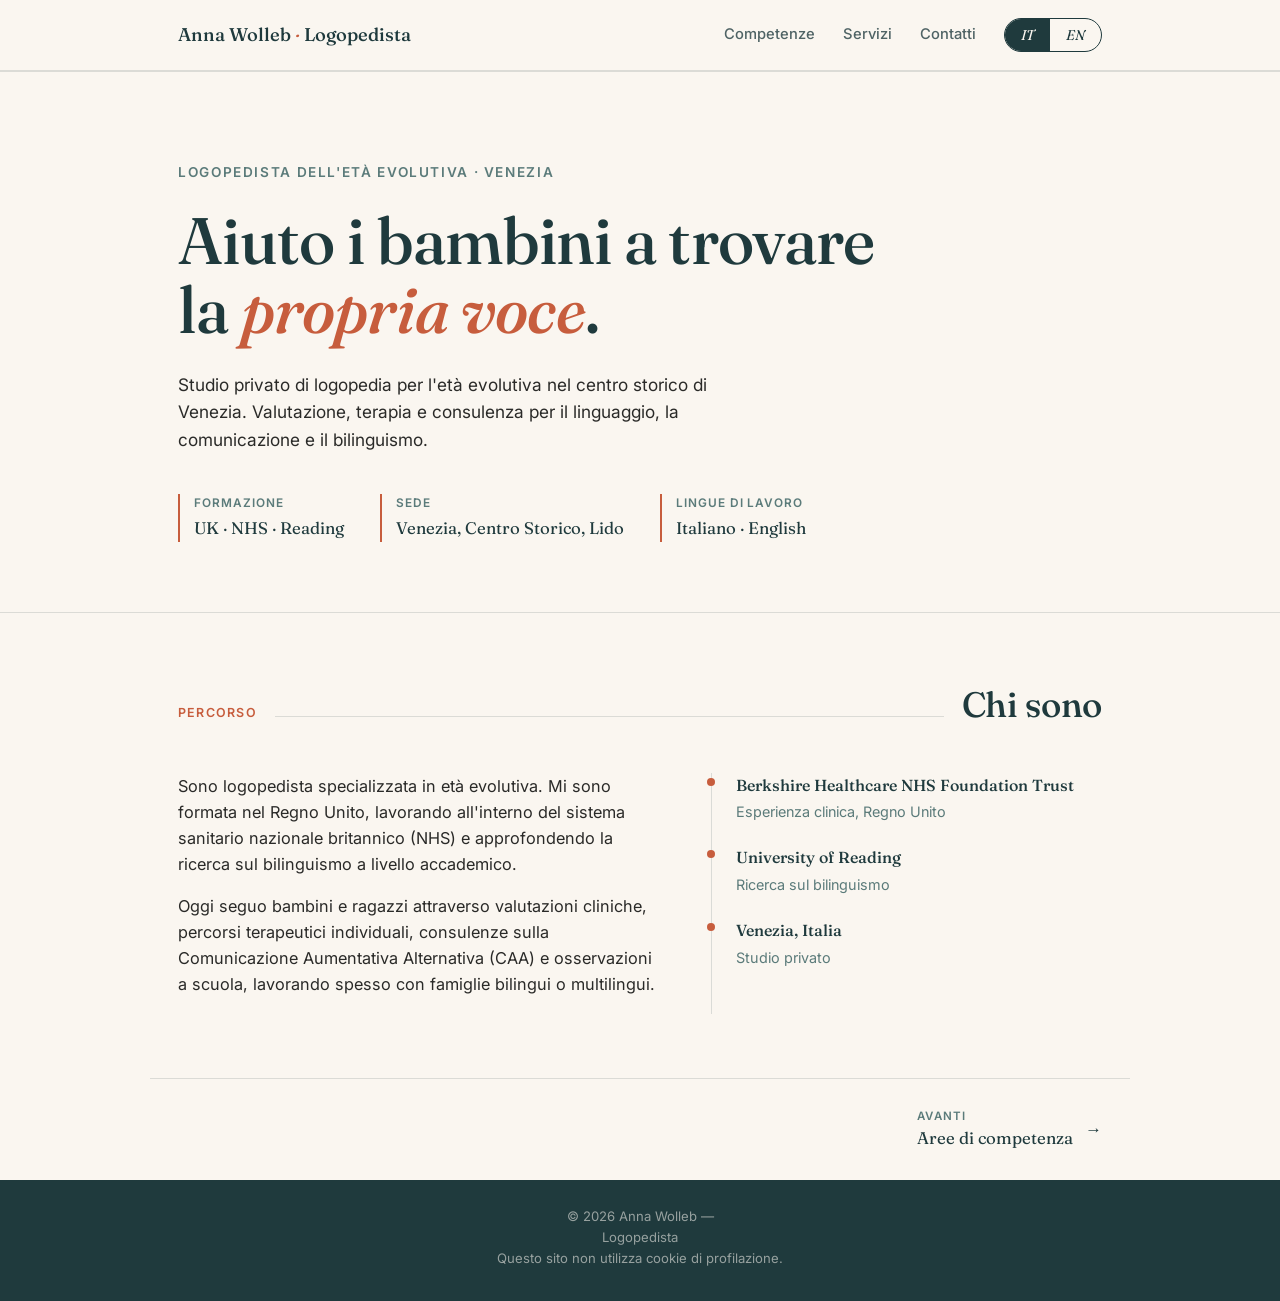
==== commit 9cb4a118: "fix" ====
--- a/index.html
+++ b/index.html
@@ -82,7 +82,7 @@
         </div>
         <div class="timeline-item">
           <div class="t-place">Venezia, Italia</div>
-          <div class="t-role"><span data-lang="it">Studio privato, oggi</span><span data-lang="en">Private practice, today</span></div>
+          <div class="t-role"><span data-lang="it">Studio privato</span><span data-lang="en">Private practice, today</span></div>
         </div>
       </div>
     </div>
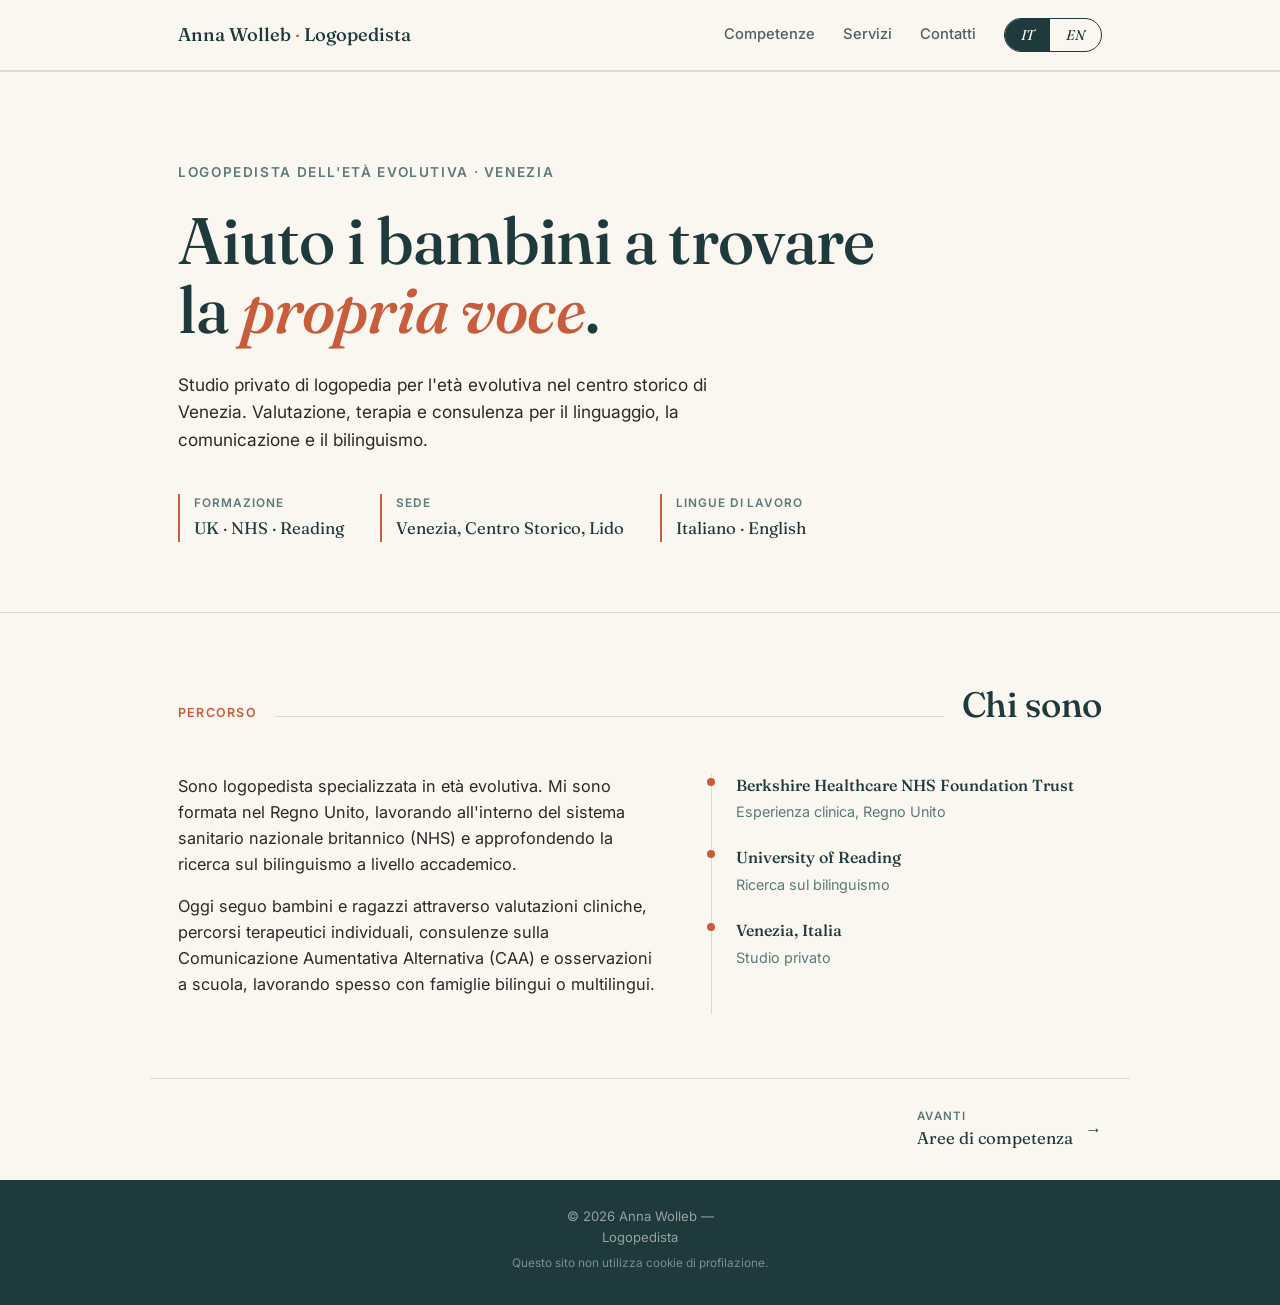
==== commit 7475bb37: "fix today" ====
--- a/index.html
+++ b/index.html
@@ -82,7 +82,7 @@
         </div>
         <div class="timeline-item">
           <div class="t-place">Venezia, Italia</div>
-          <div class="t-role"><span data-lang="it">Studio privato</span><span data-lang="en">Private practice, today</span></div>
+          <div class="t-role"><span data-lang="it">Studio privato</span><span data-lang="en">Private practice</span></div>
         </div>
       </div>
     </div>
--- a/styles.css
+++ b/styles.css
@@ -95,7 +95,18 @@
 nav a.nav-link.is-active { opacity: 1; }
 
 @media (max-width: 640px) {
-  nav a.nav-link { display: none; }
+  .header-inner {
+    flex-wrap: wrap;
+    row-gap: 10px;
+  }
+  nav {
+    width: 100%;
+    justify-content: space-between;
+    gap: 14px;
+  }
+  nav a.nav-link {
+    font-size: 0.82rem;
+  }
 }
 
 /* Language toggle */
@@ -219,6 +230,7 @@
   line-height: 1.08;
   max-width: 700px;
   margin-bottom: 16px;
+  color: var(--clay);
 }
 
 .page-header .hero-sub {
@@ -347,6 +359,7 @@
 .expertise-card h3 {
   font-size: 1.12rem;
   margin-bottom: 8px;
+  color: var(--clay);
 }
 
 .expertise-card p {
@@ -414,6 +427,7 @@
 
 .service-detail h3 {
   font-size: 1.1rem;
+  color: var(--clay);
 }
 
 .sd-intro {
@@ -563,6 +577,12 @@
   text-align: center;
   font-size: 0.82rem;
   padding: 26px 0 32px;
+}
+
+footer .footer-note {
+  margin-top: 6px;
+  font-size: 0.74rem;
+  opacity: 0.8;
 }
 
 /* ---------- LANGUAGE VISIBILITY ---------- */
